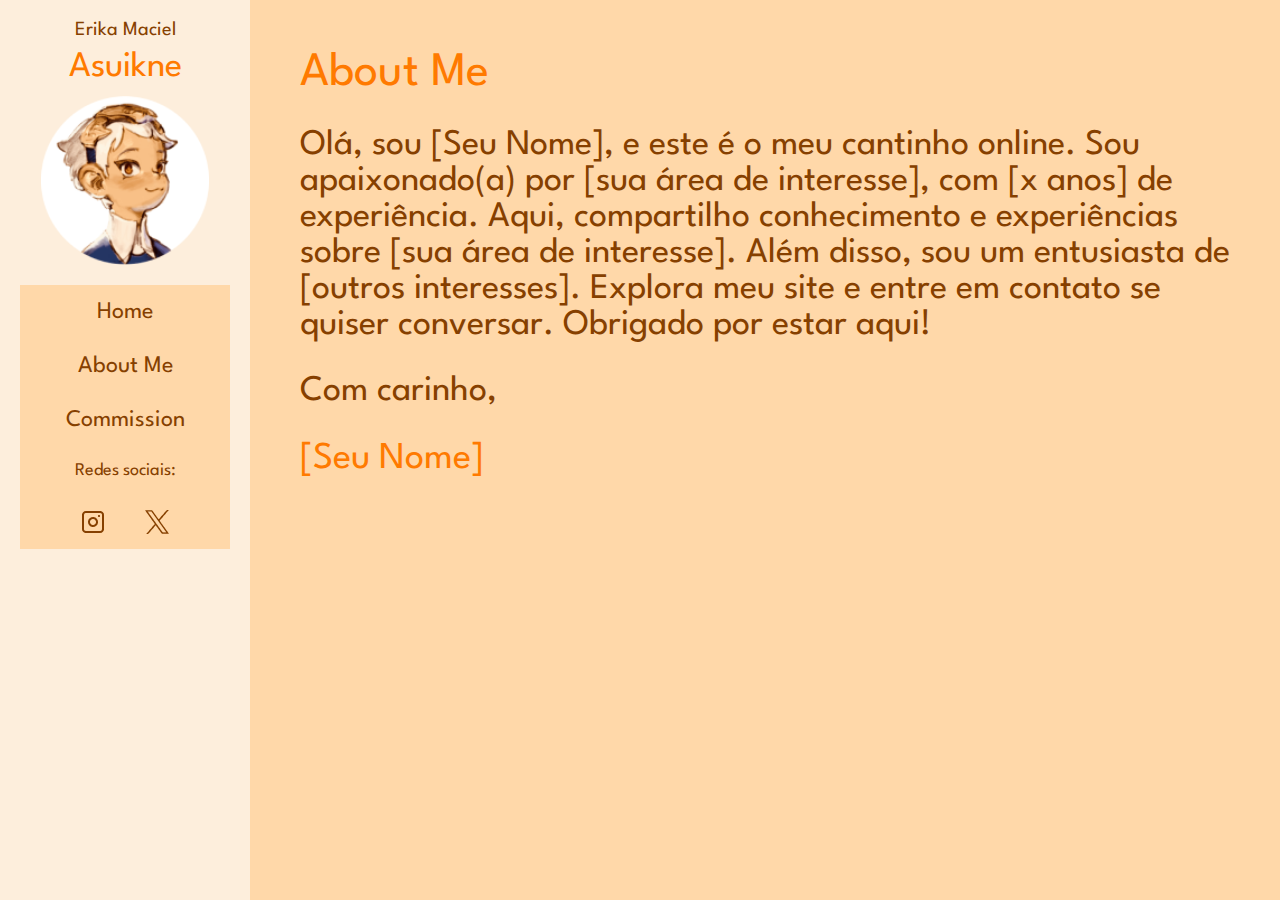
==== about.html @ 959d1309 "Add files via upload" ====
<!DOCTYPE html>
<html lang="en">
<head>
    <meta charset="UTF-8">
    <meta http-equiv="X-UA-Compatible" content="IE=edge">
    <meta name="viewport" content="width=device-width, initial-scale=1.0">
    <link rel="stylesheet" href="reset.css">
    <link rel="stylesheet" href="styles.css">
    <link href="https://fonts.googleapis.com/css2?family=League+Spartan:wght@400;700&display=swap" rel="stylesheet">

    <title>Asuikne</title>
    <link rel="icon" type="imagem/png" href="/img/pen (1).png">
</head>
<body>
    <div class="container">
        <section class="Content">
            <section class="Main-menu Fixed-menu">
                <div class="Menu__caixa">
                    <h3 class="Menu__nome">Erika Maciel</h3>
                    <h1 class="Menu__titulo">Asuikne</h1>
                    <img src="img/Icon.png" alt="Icon da Asuikne" class="Menu__icon">
                </div>

                <div class="Menu__info">
                    <a href="index.html" class="Menu__botao">Home</a>
                    <a href="about.html" class="Menu__botao">About Me</a>
                    <a href="commission.html" class="Menu__botao">Commission</a>
                    <p class="Menu__botao Menu__contato">Redes sociais:</p>
                    <div class="Menu__redes">
                        <a href="https://www.instagram.com/asuikne/" class="Menu__botao Menu__redes" target="_blank"><img src="img/instagram.png"></a>
                        <a href="https://twitter.com/asuikne" class="Menu__botao Menu__redes" target="_blank"><img src="img/Vector.png"></a>
                    </div>
                </div>
            </section>
            
            <section class="about">
                <h2 class="about__titulo">About Me</h2>
                <p class="about__texto">Olá, sou [Seu Nome], e este é o meu cantinho online. Sou apaixonado(a) por [sua área de interesse], com [x anos] de experiência. 
                    Aqui, compartilho conhecimento e experiências sobre [sua área de interesse]. Além disso, sou um entusiasta de [outros interesses].
                    Explora meu site e entre em contato se quiser conversar. Obrigado por estar aqui!</p>
                <p class="about__texto">Com carinho,<h3 class="about__nome">[Seu Nome]</h3></p>
            </section>
        </section>
    </div>
</body>
</html>
---- styles.css ----
@import url(about.css);
@import url(commission.css);


:root {
    --cor-de-fundo: #FFD8A9;
    --cor-secundaria: #FDEEDC;
    --cor-terciaria: #864000;
    --cor-destaque: #FF7A00;
    --fonte-principal: 'League Spartan', sans-serif;
    --dark:#333;
}

/* Estilos gerais */
.container {
    display: flex;
}

.Content {
    display: flex;
    flex-direction: row;
    width: 100%;
}

body {
    margin: 0;
    background-color: var(--cor-de-fundo);
    font-family: var(--fonte-principal);
}

/* Estilos para o menu */
.Main-menu {
    width: 250px;
    min-width: 250px;
    background-color: var(--cor-secundaria);
    padding: 20px;
    box-sizing: border-box;
    position: sticky;
    top: 0;
    left: 0;
    height: 100vh;
}

.Menu__caixa {
    display: flex;
    flex-direction: column;
    align-items: center;
    margin-bottom: 20px;
}

.Menu__nome {
    margin: 0;
    font-size: 20px;
    margin-bottom: 10px;
    color: var(--cor-terciaria);
}

.Menu__titulo {
    margin: 0;
    font-size: 36px;
    margin-bottom: 10px;
    color: var(--cor-destaque);
}

.Menu__icon {
    width: 80%;
    height: 80%;
}

.Menu__info {
    display: flex;
    flex-direction: column;
    background-color: var(--cor-de-fundo);

}

.Menu__botao {
    font-size: 24px;
    text-decoration: none;
    margin: 15px 20px;
    text-align: center;
    color: var(--cor-terciaria);
}

.Menu__contato {
    font-size: 18px;
}

.Menu__redes {
    display: flex;
    justify-content: center;
}


/* Estilos para as imagens */
.Desenhos {
    flex-grow: 1;
    padding: 20px 30px;
    background-color: var(--cor-de-fundo);
    margin: 5px; 
    box-sizing: border-box;
}


.Imagens {
    display: grid;
    grid-template-columns: repeat(3, 1fr);
    gap: 20px;
}

.Imagens img {
    max-width: 100%;
    height: auto;
    box-sizing: border-box;
}


@media (max-width: 768px) {
    .Main-menu {
        width: 250px;
        height: auto;
    }
    .Imagens {
        grid-template-columns: repeat(2, 1fr);
    }

    .Desenhos {
        flex-grow: 1;
        padding: 20px 30px;
        background-color: var(--cor-de-fundo);
        box-sizing: border-box;
    }
}

@media (max-width: 480px) {
    .Content {
        display: flex;
        flex-direction: column;
        height: 0;
        width: auto;   
    }

    .Main-menu {    
        display: flex;
        background-color: var(--cor-secundaria);
        width:auto;
        justify-content: space-between;
    }

    .Menu__icon {
        width: auto;
        height: auto;
    }

    .Menu__caixa {
        margin: 0 10px;
    }

    .Menu__info {
        margin: 0 20px;
    }
    
    .Imagens {
        grid-template-columns: repeat(1, 1fr);
    }

    .Desenhos {
        flex-grow: 1;
        padding: 20px 30px;
        background-color: var(--cor-de-fundo);
        box-sizing: border-box;
    }
}
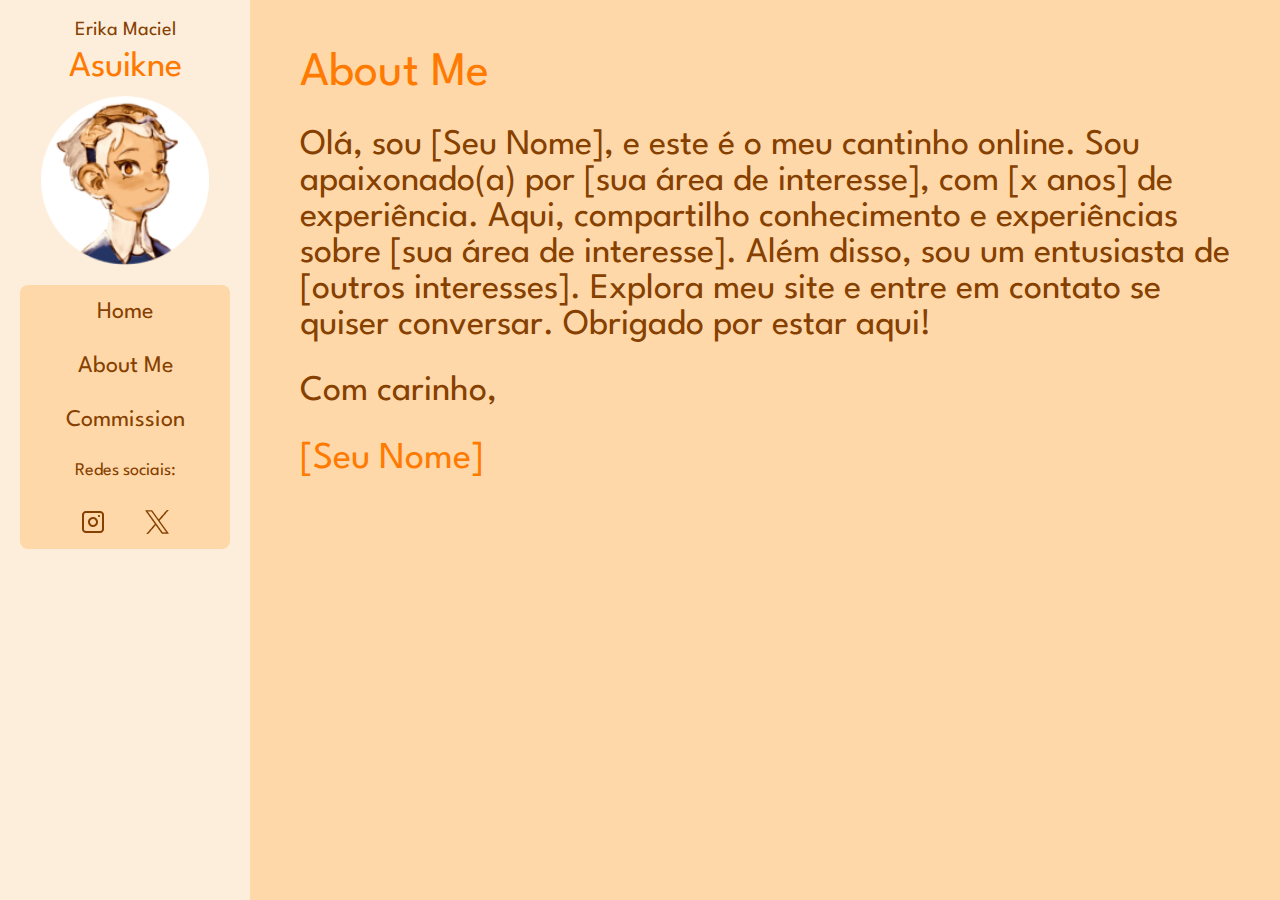
==== commit 016f58d1: "Add files via upload" ====
--- a/about.html
+++ b/about.html
@@ -1,5 +1,5 @@
 <!DOCTYPE html>
-<html lang="en">
+<html lang="pt-br">
 <head>
     <meta charset="UTF-8">
     <meta http-equiv="X-UA-Compatible" content="IE=edge">
@@ -9,7 +9,7 @@
     <link href="https://fonts.googleapis.com/css2?family=League+Spartan:wght@400;700&display=swap" rel="stylesheet">
 
     <title>Asuikne</title>
-    <link rel="icon" type="imagem/png" href="/img/pen (1).png">
+    <link rel="icon" type="image/png" href="img/pen.png">
 </head>
 <body>
     <div class="container">
--- a/styles.css
+++ b/styles.css
@@ -71,6 +71,7 @@
     display: flex;
     flex-direction: column;
     background-color: var(--cor-de-fundo);
+    border-radius: 8px;
 
 }
 
@@ -152,10 +153,6 @@
         height: auto;
     }
 
-    .Menu__caixa {
-        margin: 0 10px;
-    }
-
     .Menu__info {
         margin: 0 20px;
     }
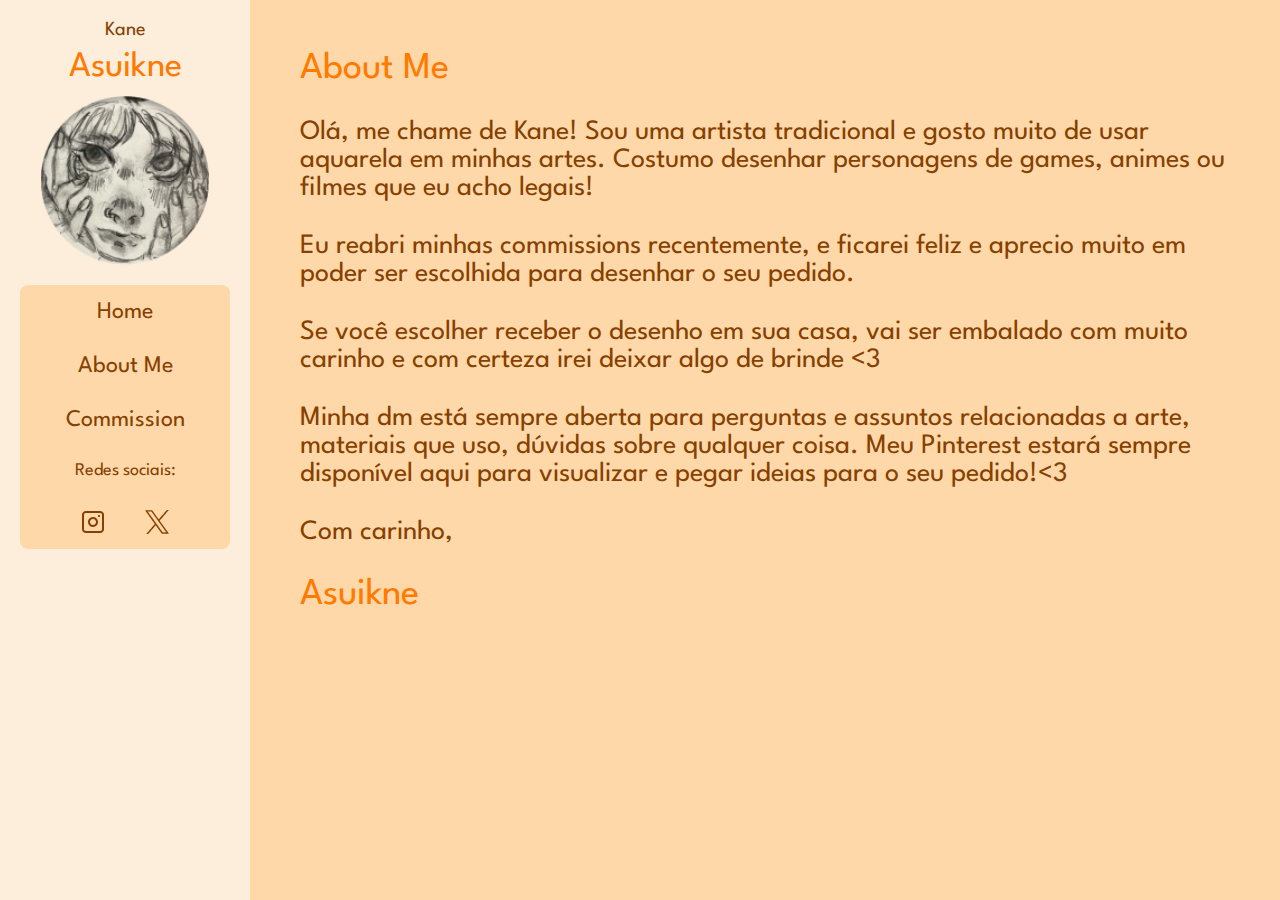
==== commit 7433c3ec: "Add files via upload" ====
--- a/about.html
+++ b/about.html
@@ -16,7 +16,7 @@
         <section class="Content">
             <section class="Main-menu Fixed-menu">
                 <div class="Menu__caixa">
-                    <h3 class="Menu__nome">Erika Maciel</h3>
+                    <h3 class="Menu__nome">Kane</h3>
                     <h1 class="Menu__titulo">Asuikne</h1>
                     <img src="img/Icon.png" alt="Icon da Asuikne" class="Menu__icon">
                 </div>
@@ -35,10 +35,11 @@
             
             <section class="about">
                 <h2 class="about__titulo">About Me</h2>
-                <p class="about__texto">Olá, sou [Seu Nome], e este é o meu cantinho online. Sou apaixonado(a) por [sua área de interesse], com [x anos] de experiência. 
-                    Aqui, compartilho conhecimento e experiências sobre [sua área de interesse]. Além disso, sou um entusiasta de [outros interesses].
-                    Explora meu site e entre em contato se quiser conversar. Obrigado por estar aqui!</p>
-                <p class="about__texto">Com carinho,<h3 class="about__nome">[Seu Nome]</h3></p>
+                <p class="about__texto">Olá, me chame de Kane! Sou uma artista tradicional e gosto muito de usar aquarela em minhas artes. Costumo desenhar personagens de games, animes ou filmes que eu acho legais!</p>
+                <p class="about__texto">Eu reabri minhas commissions recentemente, e ficarei feliz e aprecio muito em poder ser escolhida para desenhar o seu pedido.</p>
+                <p class="about__texto">Se você escolher receber o desenho em sua casa, vai ser embalado com muito carinho e com certeza irei deixar algo de brinde <3</p>
+                <p class="about__texto">Minha dm está sempre aberta para perguntas e assuntos relacionadas a arte, materiais que uso, dúvidas sobre qualquer coisa. Meu Pinterest estará sempre disponível aqui para visualizar e pegar ideias para o seu pedido!<3</p>               
+                <p class="about__texto">Com carinho,<h3 class="about__nome">Asuikne</h3></p>
             </section>
         </section>
     </div>
--- a/styles.css
+++ b/styles.css
@@ -72,7 +72,6 @@
     flex-direction: column;
     background-color: var(--cor-de-fundo);
     border-radius: 8px;
-
 }
 
 .Menu__botao {
@@ -107,19 +106,21 @@
     display: grid;
     grid-template-columns: repeat(3, 1fr);
     gap: 20px;
+    align-items: center;
 }
 
 .Imagens img {
     max-width: 100%;
     height: auto;
     box-sizing: border-box;
+    border-radius: 2%;
 }
 
 
 @media (max-width: 768px) {
     .Main-menu {
-        width: 250px;
-        height: auto;
+        min-width: 200px;
+        height: 100vh;
     }
     .Imagens {
         grid-template-columns: repeat(2, 1fr);
@@ -144,7 +145,7 @@
     .Main-menu {    
         display: flex;
         background-color: var(--cor-secundaria);
-        width:auto;
+        width: 100%;
         justify-content: space-between;
     }
 
@@ -154,7 +155,7 @@
     }
 
     .Menu__info {
-        margin: 0 20px;
+        margin-left:20px;
     }
     
     .Imagens {
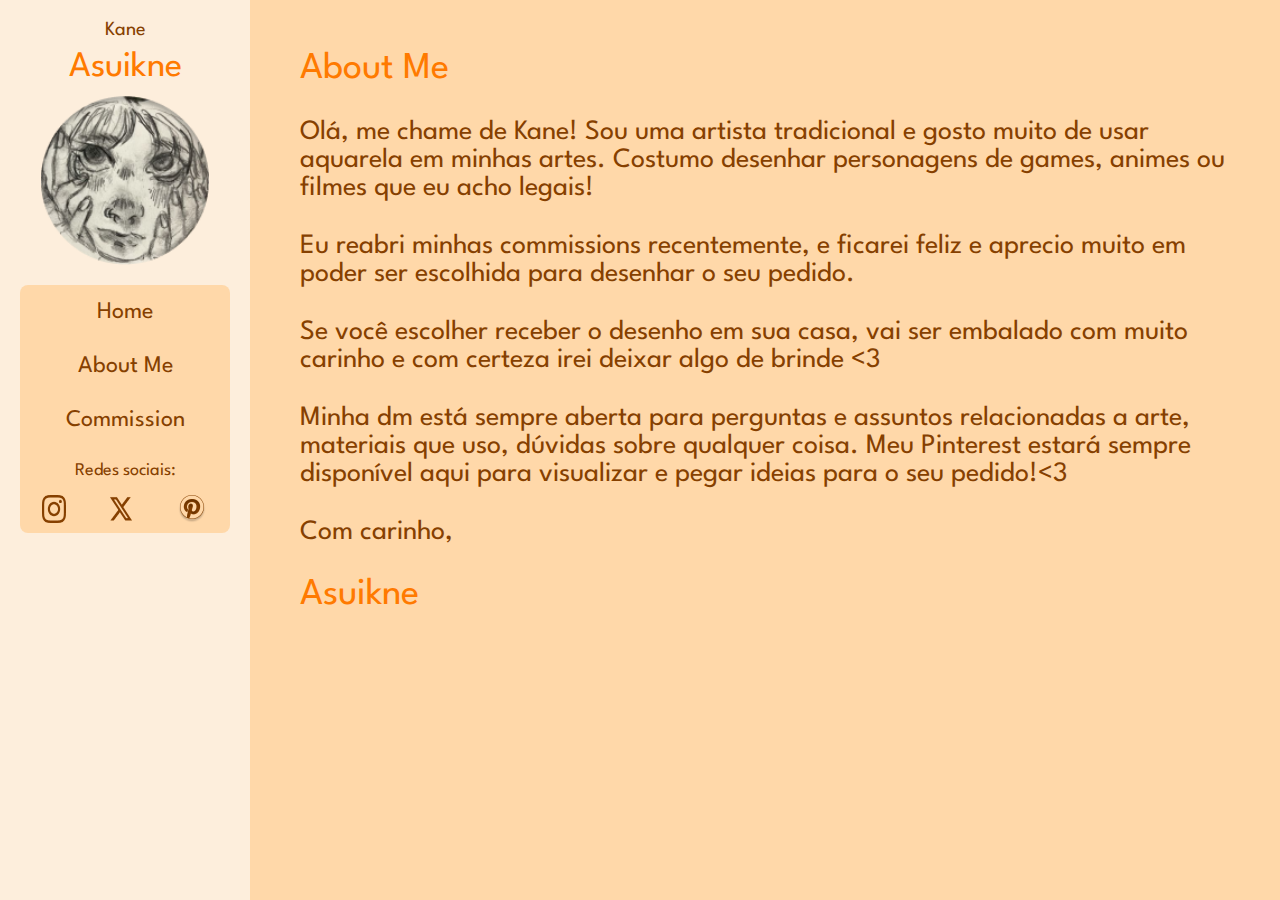
==== commit eed05700: "Add files via upload" ====
--- a/about.html
+++ b/about.html
@@ -27,8 +27,9 @@
                     <a href="commission.html" class="Menu__botao">Commission</a>
                     <p class="Menu__botao Menu__contato">Redes sociais:</p>
                     <div class="Menu__redes">
-                        <a href="https://www.instagram.com/asuikne/" class="Menu__botao Menu__redes" target="_blank"><img src="img/instagram.png"></a>
-                        <a href="https://twitter.com/asuikne" class="Menu__botao Menu__redes" target="_blank"><img src="img/Vector.png"></a>
+                        <a href="https://www.instagram.com/asuikne/" class="Menu__redes-link" target="_blank"><img class="Menu__redes-icon" src="img/instagram.png"></a>
+                        <a href="https://twitter.com/asuikne" class="Menu__redes-link" target="_blank"><img class="Menu__redes-icon" src="img/Twitter.png"></a>
+                        <a href="https://pin.it/6iy2UDRn0" class="Menu__redes-link" target="_blank"><img class="Menu__redes-icon" src="img/pinterest.png"></a>
                     </div>
                 </div>
             </section>
--- a/styles.css
+++ b/styles.css
@@ -88,7 +88,17 @@
 
 .Menu__redes {
     display: flex;
+    justify-content: space-around;
+}
+
+.Menu__redes-link {
+    display: flex;
     justify-content: center;
+    margin-bottom: 10px;
+}
+
+.Menu__redes-icon{
+    width: 50%;
 }
 
 
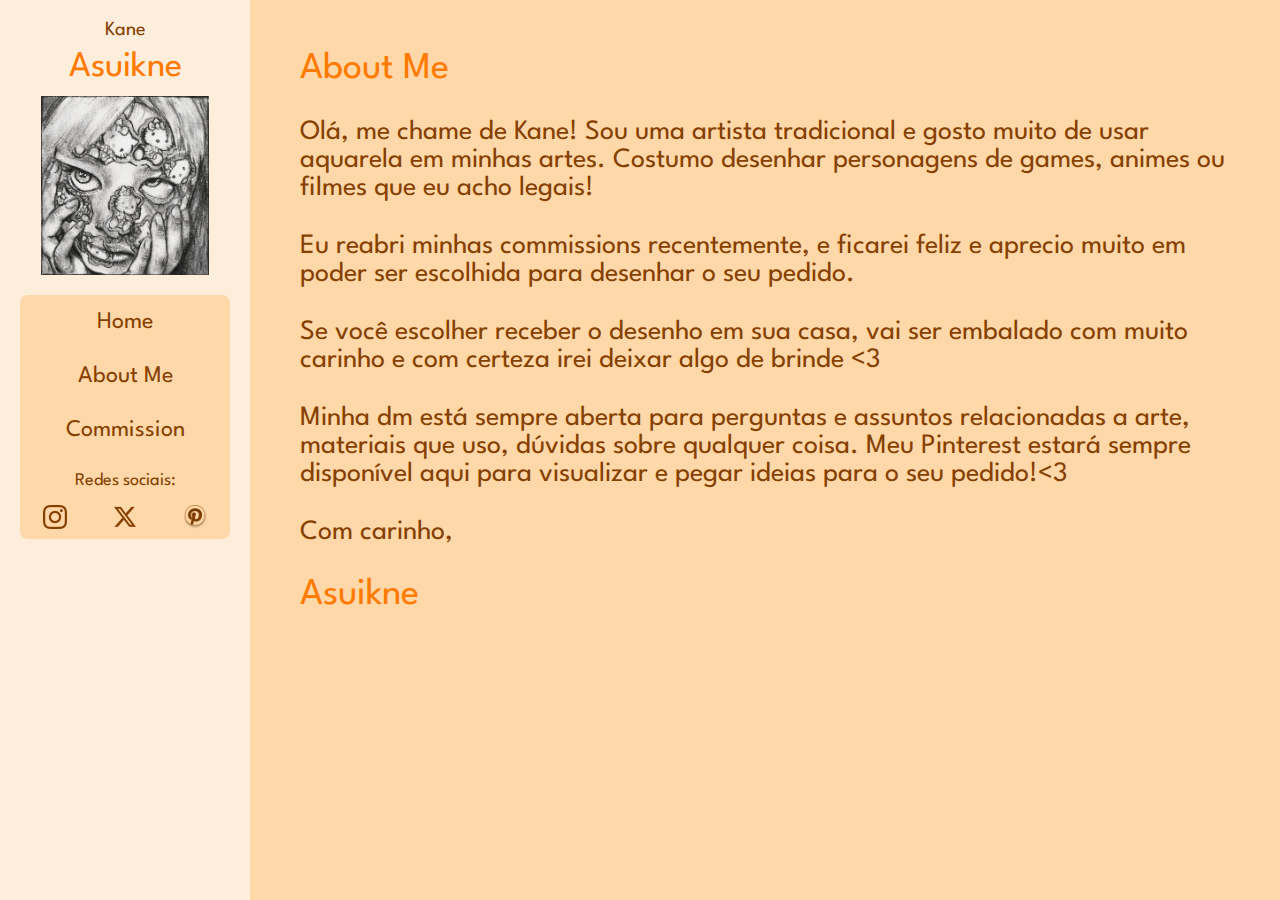
==== commit 5bc45bfe: "Add files via upload" ====
--- a/about.html
+++ b/about.html
@@ -18,7 +18,7 @@
                 <div class="Menu__caixa">
                     <h3 class="Menu__nome">Kane</h3>
                     <h1 class="Menu__titulo">Asuikne</h1>
-                    <img src="img/Icon.png" alt="Icon da Asuikne" class="Menu__icon">
+                    <img src="img/img_11.png" alt="Icon da Asuikne" class="Menu__icon">
                 </div>
 
                 <div class="Menu__info">
--- a/styles.css
+++ b/styles.css
@@ -99,6 +99,7 @@
 
 .Menu__redes-icon{
     width: 50%;
+    max-width: 48px;
 }
 
 
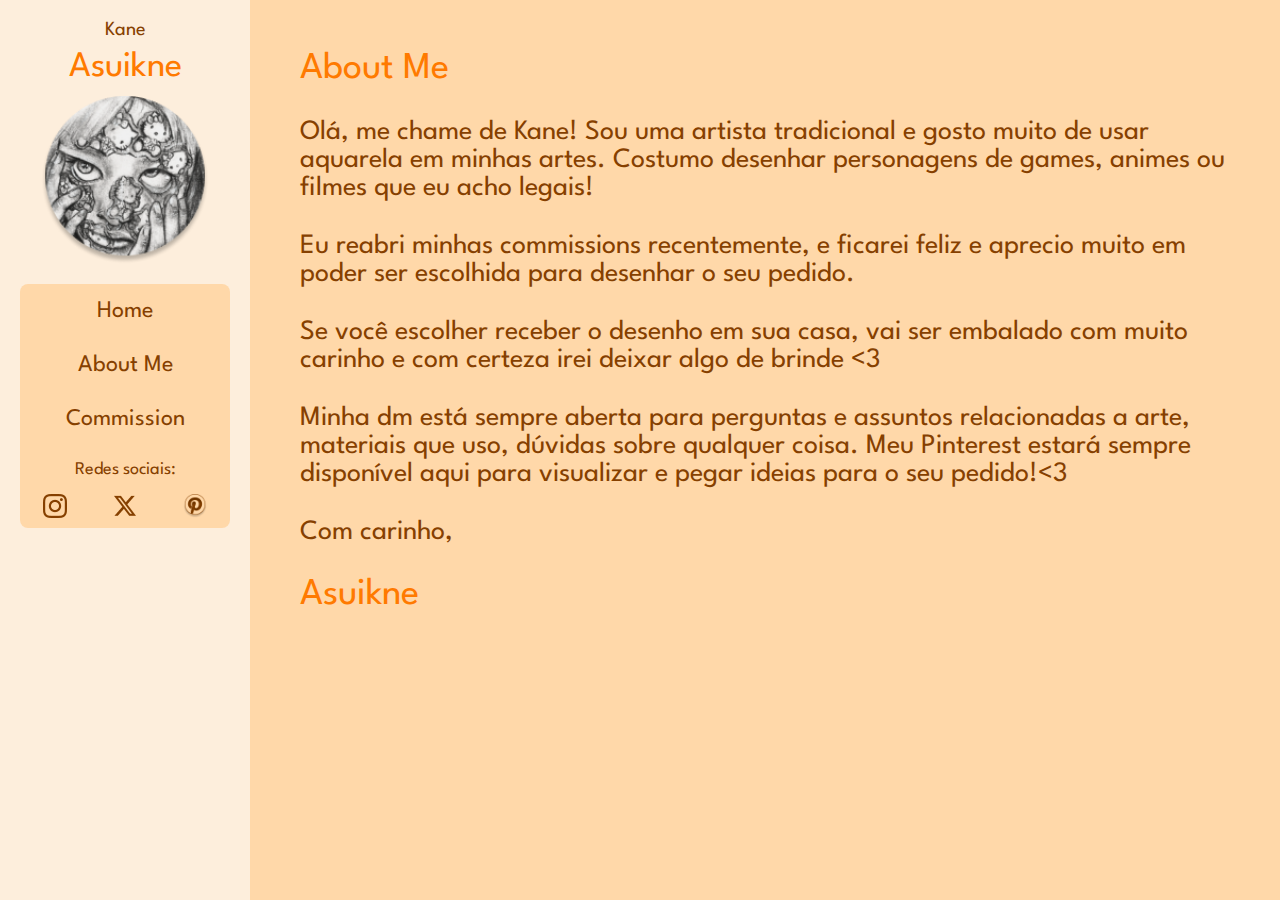
==== commit 1c80d57f: "Add files via upload" ====
--- a/about.html
+++ b/about.html
@@ -18,7 +18,7 @@
                 <div class="Menu__caixa">
                     <h3 class="Menu__nome">Kane</h3>
                     <h1 class="Menu__titulo">Asuikne</h1>
-                    <img src="img/img_11.png" alt="Icon da Asuikne" class="Menu__icon">
+                    <img src="img/Icon.png" alt="Icon da Asuikne" class="Menu__icon">
                 </div>
 
                 <div class="Menu__info">
